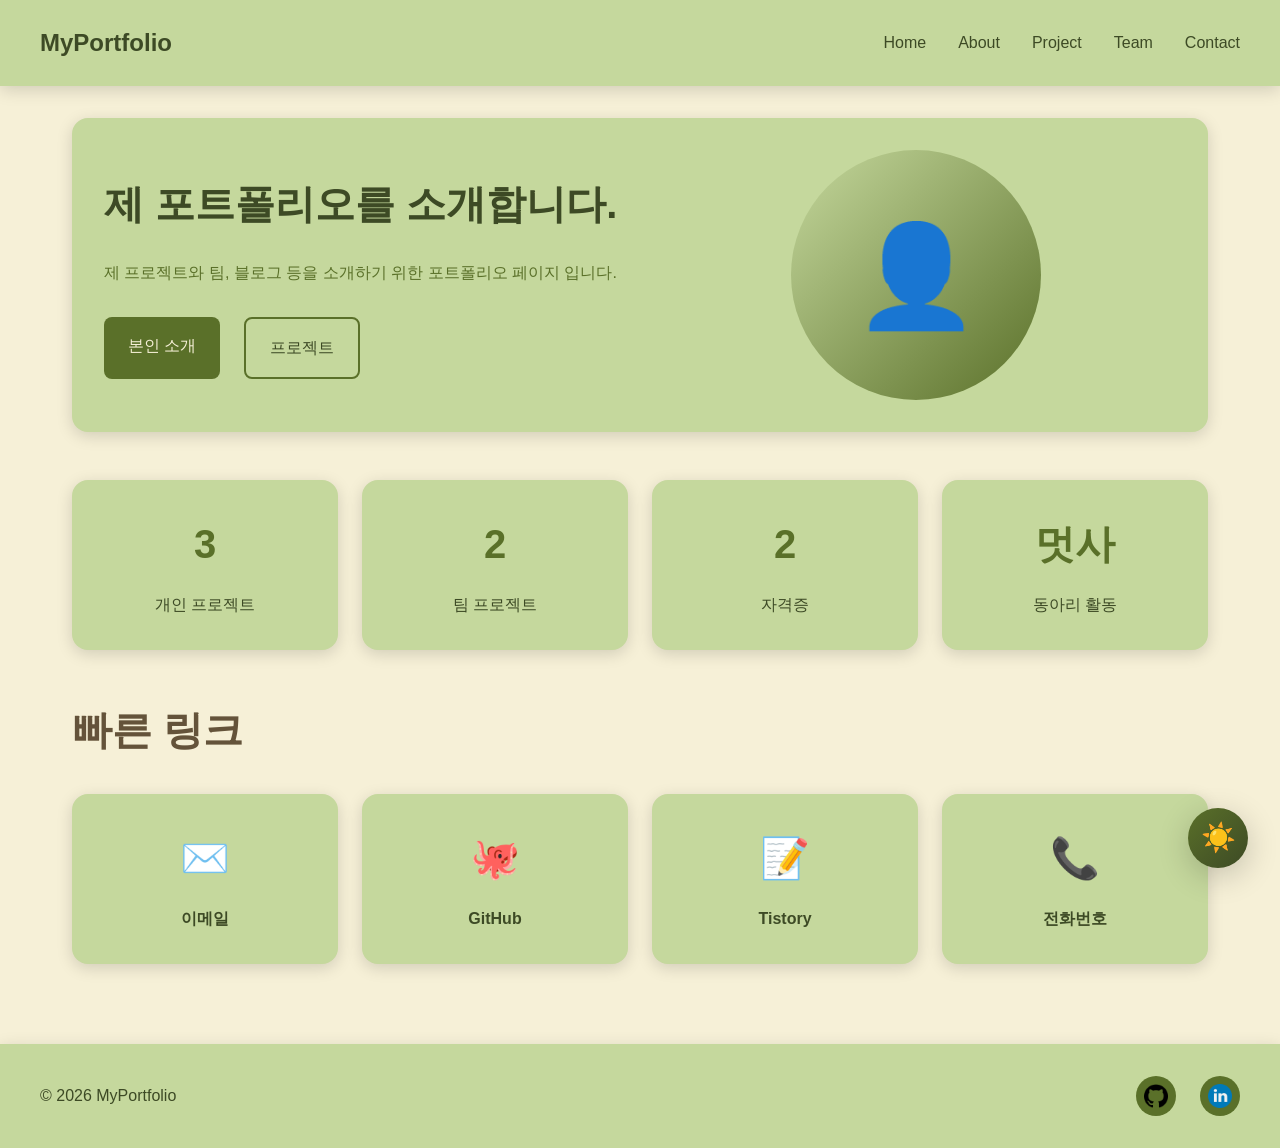
==== ver2/index.html @ 0af6b318 "!! 이전에 작업하던 포트폴리오는 old로 새로운건 ver2에 넣었음. ver2 contact 페이지 이름,메일 등 각 값 뒤에 배경 추가함." ====
<!DOCTYPE html>
<html lang="ko">
<head>
  <meta charset="UTF-8">
  <meta name="viewport" content="width=device-width, initial-scale=1.0">
  <title>My Portfolio - Home</title>
  <link rel="stylesheet" href="style.css">
</head>
<body>
  <!-- Dark Mode Toggle (Checkbox Hack) -->
  <input type="checkbox" id="darkModeToggle">

  <!-- Floating Mode Toggle Button -->
  <label for="darkModeToggle" class="floating-toggle"></label>

  <!-- Navigation Bar -->
  <nav class="navbar">
    <div class="navbar-container">
      <a href="index.html" class="navbar-logo">MyPortfolio</a>
      <ul class="navbar-menu">
        <li><a href="index.html">Home</a></li>
        <li><a href="about.html">About</a></li>
        <li><a href="project.html">Project</a></li>
        <li><a href="team.html">Team</a></li>
        <li><a href="contact.html">Contact</a></li>
      </ul>
    </div>
  </nav>

  <!-- Main Content -->
  <main class="container">
    <!-- Hero Card -->
    <div class="card hero-card">
      <div class="hero-content">
        <h1 class="title">제 포트폴리오를 소개합니다.</h1>
        <p>제 프로젝트와 팀, 블로그 등을 소개하기 위한 포트폴리오 페이지 입니다.</p>
        <div class="hero-buttons">
          <a href="about.html" class="btn btn-primary">본인 소개</a>
          <a href="project.html" class="btn btn-secondary">프로젝트</a>
        </div>
      </div>
      <div class="hero-avatar">👤</div>
    </div>

    <!-- Statistics Section -->
    <div class="stats-grid">
      <div class="stat-card">
        <div class="stat-number">3</div>
        <div class="stat-label">개인 프로젝트</div>
      </div>
      <div class="stat-card">
        <div class="stat-number">2</div>
        <div class="stat-label">팀 프로젝트</div>
      </div>
      <div class="stat-card">
        <div class="stat-number">2</div>
        <div class="stat-label">자격증</div>
      </div>
      <div class="stat-card">
        <div class="stat-number">멋사</div>
        <div class="stat-label">동아리 활동</div>
      </div>
    </div>

    <!-- Quick Links Section -->
    <h2 class="section-title">빠른 링크</h2>
    <div class="quick-links">
      <a href="mailto:your-email@example.com" class="quick-link-card">
        <div class="quick-link-icon">✉️</div>
        <div class="quick-link-label">이메일</div>
      </a>
      <a href="https://github.com" target="_blank" class="quick-link-card">
        <div class="quick-link-icon">🐙</div>
        <div class="quick-link-label">GitHub</div>
      </a>
      <a href="https://tistory.com" target="_blank" class="quick-link-card">
        <div class="quick-link-icon">📝</div>
        <div class="quick-link-label">Tistory</div>
      </a>
      <a href="tel:+82123456789" class="quick-link-card">
        <div class="quick-link-icon">📞</div>
        <div class="quick-link-label">전화번호</div>
      </a>
    </div>
  </main>

  <!-- Footer -->
  <footer>
    <div class="footer-container">
      <div class="footer-left">© 2026 MyPortfolio</div>
      <div class="footer-right">
        <a href="https://github.com/hamzgi" target="_blank" class="icon-button"><img src="img/github.png" alt="GitHub"></a>
        <a href="https://www.linkedin.com/in/%ED%98%95%EC%A7%84-%EB%B0%95-b14102368/" target="_blank" class="icon-button"><img src="img/linkedin.png" alt="LinkedIn"></a>
      </div>
    </div>
  </footer>

  <!-- Dark Mode Persistence Script -->
  <script src="script.js"></script>
</body>
</html>
---- ver2/style.css ----
/* =============================================
   DESIGN TOKENS & CSS VARIABLES
   ============================================= */

:root {
  /* Light Mode Colors */
  --light-bg-primary: #f6f0d7;
  --light-bg-secondary: #c5d89d;
  --light-text-primary: #3d4a25;
  --light-text-secondary: #5a7029;
  
  /* Dark Mode Colors */
  --dark-bg-primary: #222831;
  --dark-bg-secondary: #393e46;
  --dark-text-primary: #E8DCC3;
  --dark-text-secondary: #C4A575;
  
  /* Mode Active */
  --bg-primary: var(--light-bg-primary);
  --bg-secondary: var(--light-bg-secondary);
  --text-primary: var(--light-text-primary);
  --text-secondary: var(--light-text-secondary);
  --hero-title-color: var(--light-text-primary);
  
  /* Spacing */
  --spacing-xs: 0.5rem;
  --spacing-sm: 1rem;
  --spacing-md: 1.5rem;
  --spacing-lg: 2rem;
  --spacing-xl: 3rem;
  
  /* Border Radius */
  --radius-sm: 8px;
  --radius-md: 16px;
  --radius-lg: 24px;
  --radius-full: 50%;
  
  /* Shadow */
  --shadow-sm: 0 2px 8px rgba(0, 0, 0, 0.1);
  --shadow-md: 0 4px 16px rgba(0, 0, 0, 0.15);
  --shadow-lg: 0 8px 32px rgba(0, 0, 0, 0.2);
  
  /* Typography */
  --font-family: 'Segoe UI', Tahoma, Geneva, Verdana, sans-serif;
  --font-size-xs: 0.875rem;
  --font-size-sm: 1rem;
  --font-size-md: 1.25rem;
  --font-size-lg: 1.5rem;
  --font-size-xl: 2rem;
  --font-size-2xl: 2.5rem;
}

/* Dark mode toggle using checkbox hack */
#darkModeToggle:checked ~ * {
  --bg-primary: var(--dark-bg-primary);
  --bg-secondary: var(--dark-bg-secondary);
  --text-primary: var(--dark-text-primary);
  --text-secondary: var(--dark-text-secondary);
  --hero-title-color: #64533a;
}

/* =============================================
   RESET & BASE STYLES
   ============================================= */

* {
  margin: 0;
  padding: 0;
  box-sizing: border-box;
}

html {
  scroll-behavior: smooth;
}

body {
  font-family: var(--font-family);
  background-color: var(--bg-primary);
  color: var(--text-primary);
  transition: background-color 0.3s ease, color 0.3s ease;
  line-height: 1.6;
}

/* =============================================
   DARK MODE TOGGLE CHECKBOX (HIDDEN)
   ============================================= */

#darkModeToggle {
  display: none;
}

/* =============================================
   NAVBAR
   ============================================= */

.navbar {
  background-color: var(--bg-secondary);
  padding: var(--spacing-md) var(--spacing-lg);
  box-shadow: var(--shadow-md);
  position: sticky;
  top: 0;
  z-index: 100;
  transition: background-color 0.3s ease;
}

.navbar-container {
  max-width: 1200px;
  margin: 0 auto;
  display: flex;
  justify-content: space-between;
  align-items: center;
}

.navbar-logo {
  font-size: var(--font-size-lg);
  font-weight: bold;
  color: var(--text-primary);
  text-decoration: none;
}

.navbar-menu {
  display: flex;
  list-style: none;
  gap: var(--spacing-lg);
  align-items: center;
}

.navbar-menu a {
  color: var(--text-primary);
  text-decoration: none;
  font-size: var(--font-size-sm);
  transition: color 0.3s ease;
}

.navbar-menu a:hover {
  color: var(--text-secondary);
}

/* =============================================
   FLOATING MODE TOGGLE BUTTON
   ============================================= */

.floating-toggle {
  position: fixed;
  bottom: 2rem;
  right: 2rem;
  width: 60px;
  height: 60px;
  background: linear-gradient(135deg, var(--text-secondary), var(--text-primary));
  border: none;
  border-radius: var(--radius-full);
  cursor: pointer;
  display: flex;
  align-items: center;
  justify-content: center;
  font-size: 28px;
  box-shadow: var(--shadow-lg);
  transition: all 0.3s ease;
  z-index: 999;
  font-size: 0;
}

.floating-toggle::after {
  content: '☀️';
  font-size: 28px;
  transition: all 0.3s ease;
}

#darkModeToggle:checked ~ .floating-toggle::after {
  content: '🌙';
}

.floating-toggle:hover {
  transform: scale(1.1);
  box-shadow: 0 8px 32px rgba(0, 0, 0, 0.3);
}

.floating-toggle:active {
  transform: scale(0.95);
}

/* =============================================
   MAIN CONTAINER
   ============================================= */

.container {
  max-width: 1200px;
  margin: 0 auto;
  padding: var(--spacing-lg);
}

/* =============================================
   CARD STYLES
   ============================================= */

.card {
  background-color: var(--bg-secondary);
  border-radius: var(--radius-md);
  padding: var(--spacing-lg);
  box-shadow: var(--shadow-md);
  transition: transform 0.3s ease, box-shadow 0.3s ease;
}

.card:hover {
  transform: translateY(-4px);
  box-shadow: var(--shadow-lg);
}

/* =============================================
   BUTTON STYLES
   ============================================= */

.btn {
  padding: var(--spacing-sm) var(--spacing-md);
  border: none;
  border-radius: var(--radius-sm);
  font-size: var(--font-size-sm);
  cursor: pointer;
  transition: all 0.3s ease;
  text-decoration: none;
  display: inline-block;
  font-family: var(--font-family);
}

.btn-primary {
  background-color: var(--text-secondary);
  color: var(--bg-primary);
}

.btn-primary:hover {
  opacity: 0.9;
  transform: translateY(-2px);
  box-shadow: var(--shadow-md);
}

.btn-secondary {
  background-color: transparent;
  color: var(--text-primary);
  border: 2px solid var(--text-secondary);
}

.btn-secondary:hover {
  background-color: var(--text-secondary);
  color: var(--bg-primary);
}

/* =============================================
   BADGE STYLES
   ============================================= */

.badge {
  display: inline-block;
  background-color: var(--text-secondary);
  color: var(--bg-primary);
  padding: var(--spacing-xs) var(--spacing-sm);
  border-radius: var(--radius-sm);
  font-size: var(--font-size-xs);
  margin-right: var(--spacing-sm);
  margin-bottom: var(--spacing-sm);
}

/* =============================================
   TAG STYLES
   ============================================= */

.tag {
  display: inline-block;
  background-color: var(--bg-primary);
  color: var(--text-primary);
  padding: var(--spacing-xs) var(--spacing-sm);
  border-radius: var(--radius-sm);
  font-size: var(--font-size-xs);
  margin-right: var(--spacing-xs);
  margin-bottom: var(--spacing-xs);
  border: 1px solid var(--text-secondary);
}

/* =============================================
   SECTION STYLES
   ============================================= */

.section-title {
  font-size: var(--font-size-2xl);
  font-weight: bold;
  margin-bottom: var(--spacing-lg);
  color:#64533a;
}

.section-subtitle {
  font-size: var(--font-size-md);
  color: var(--text-secondary);
  margin-bottom: var(--spacing-md);
}

/* =============================================
   FOOTER
   ============================================= */

footer {
  background-color: var(--bg-secondary);
  padding: var(--spacing-lg);
  margin-top: var(--spacing-xl);
  box-shadow: var(--shadow-md);
  transition: background-color 0.3s ease;
}

.footer-container {
  max-width: 1200px;
  margin: 0 auto;
  display: flex;
  justify-content: space-between;
  align-items: center;
}

.footer-left {
  color: var(--text-primary);
  font-size: var(--font-size-sm);
}

.footer-right {
  display: flex;
  gap: var(--spacing-md);
}

.icon-button {
  width: 40px;
  height: 40px;
  border-radius: var(--radius-full);
  background-color: var(--text-secondary);
  color: var(--bg-primary);
  border: none;
  cursor: pointer;
  display: flex;
  align-items: center;
  justify-content: center;
  font-size: 20px;
  transition: all 0.3s ease;
  text-decoration: none;
  border-radius: 50%;
  overflow: hidden;
}

.icon-button:hover {
  transform: scale(1.1);
  box-shadow: var(--shadow-md);
}

.icon-button img {
  width: 60%;
  height: 60%;
  object-fit: contain;
}

/* =============================================
   HOME PAGE STYLES
   ============================================= */

.hero-card {
  display: grid;
  grid-template-columns: 1fr 1fr;
  align-items: center;
  gap: var(--spacing-lg);
  margin-bottom: var(--spacing-xl);
}

.hero-content h1 {
  font-size: var(--font-size-2xl);
  margin-bottom: var(--spacing-md);
  color: var(--hero-title-color);
}

.hero-content p {
  font-size: var(--font-size-sm);
  margin-bottom: var(--spacing-lg);
  color: var(--text-secondary);
}

.hero-buttons {
  display: flex;
  gap: var(--spacing-md);
}

.hero-avatar {
  width: 250px;
  height: 250px;
  border-radius: var(--radius-full);
  background: linear-gradient(135deg, var(--bg-secondary), var(--text-secondary));
  display: flex;
  align-items: center;
  justify-content: center;
  font-size: 100px;
  margin: 0 auto;
}

.stats-grid {
  display: grid;
  grid-template-columns: repeat(auto-fit, minmax(200px, 1fr));
  gap: var(--spacing-md);
  margin-bottom: var(--spacing-xl);
}

.stat-card {
  background-color: var(--bg-secondary);
  padding: var(--spacing-lg);
  border-radius: var(--radius-md);
  text-align: center;
  box-shadow: var(--shadow-md);
  transition: transform 0.3s ease;
}

.stat-card:hover {
  transform: translateY(-4px);
}

.stat-number {
  font-size: var(--font-size-2xl);
  font-weight: bold;
  color: var(--text-secondary);
  margin-bottom: var(--spacing-sm);
}

.stat-label {
  color: var(--text-primary);
  font-size: var(--font-size-sm);
}

.quick-links {
  display: grid;
  grid-template-columns: repeat(auto-fit, minmax(150px, 1fr));
  gap: var(--spacing-md);
}

.quick-link-card {
  background-color: var(--bg-secondary);
  padding: var(--spacing-lg);
  border-radius: var(--radius-md);
  text-align: center;
  box-shadow: var(--shadow-md);
  transition: all 0.3s ease;
  text-decoration: none;
  color: var(--text-primary);
}

.quick-link-card:hover {
  transform: translateY(-4px);
  box-shadow: var(--shadow-lg);
}

.quick-link-icon {
  font-size: 40px;
  margin-bottom: var(--spacing-sm);
}

.quick-link-label {
  font-size: var(--font-size-sm);
  font-weight: 600;
}

/* =============================================
   PROJECT PAGE STYLES
   ============================================= */

.project-grid {
  display: grid;
  grid-template-columns: repeat(auto-fill, minmax(300px, 1fr));
  gap: var(--spacing-lg);
}

.project-card {
  background-color: var(--bg-secondary);
  border-radius: var(--radius-md);
  overflow: hidden;
  box-shadow: var(--shadow-md);
  transition: all 0.3s ease;
  display: flex;
  flex-direction: column;
}

.project-card:hover {
  transform: translateY(-8px);
  box-shadow: var(--shadow-lg);
}

.project-image {
  width: 100%;
  height: 200px;
  background: linear-gradient(135deg, var(--bg-secondary), var(--text-secondary));
  display: flex;
  align-items: center;
  justify-content: center;
  font-size: 60px;
}

.project-content {
  padding: var(--spacing-lg);
  flex-grow: 1;
  display: flex;
  flex-direction: column;
}

.project-badges {
  margin-bottom: var(--spacing-md);
}

.project-title {
  font-size: var(--font-size-md);
  font-weight: bold;
  margin-bottom: var(--spacing-sm);
  color: var(--text-primary);
}

.project-description {
  font-size: var(--font-size-sm);
  color: var(--text-secondary);
  margin-bottom: var(--spacing-md);
  flex-grow: 1;
}

.project-tags {
  margin-bottom: var(--spacing-md);
}

.project-buttons {
  display: flex;
  gap: var(--spacing-sm);
}

.project-buttons .btn {
  flex: 1;
  text-align: center;
}

/* =============================================
   TEAM PAGE STYLES
   ============================================= */

.team-project-card {
  background-color: var(--bg-secondary);
  padding: var(--spacing-lg);
  border-radius: var(--radius-md);
  margin-bottom: var(--spacing-xl);
  box-shadow: var(--shadow-md);
}

.team-project-title {
  font-size: var(--font-size-lg);
  font-weight: bold;
  margin-bottom: var(--spacing-md);
  color: var(--text-primary);
}

.team-project-description {
  color: var(--text-secondary);
  margin-bottom: var(--spacing-md);
}

.team-project-buttons {
  display: flex;
  gap: var(--spacing-md);
}

.team-members-grid {
  display: grid;
  grid-template-columns: repeat(auto-fit, minmax(200px, 1fr));
  gap: var(--spacing-lg);
  margin-bottom: var(--spacing-xl);
}

.team-member-card {
  background-color: var(--bg-secondary);
  padding: var(--spacing-lg);
  border-radius: var(--radius-md);
  text-align: center;
  box-shadow: var(--shadow-md);
  transition: all 0.3s ease;
}

.team-member-card:hover {
  transform: translateY(-4px);
  box-shadow: var(--shadow-lg);
}

.team-member-avatar {
  width: 100px;
  height: 100px;
  border-radius: var(--radius-full);
  background: linear-gradient(135deg, var(--bg-secondary), var(--text-secondary));
  display: flex;
  align-items: center;
  justify-content: center;
  font-size: 40px;
  margin: 0 auto var(--spacing-md);
}

.team-member-name {
  font-size: var(--font-size-md);
  font-weight: bold;
  margin-bottom: var(--spacing-sm);
  color: var(--text-primary);
}

.team-member-role {
  font-size: var(--font-size-sm);
  color: var(--text-secondary);
  margin-bottom: var(--spacing-md);
}

.team-member-tasks {
  font-size: var(--font-size-xs);
  color: var(--text-secondary);
}

.team-info-grid {
  display: grid;
  grid-template-columns: repeat(auto-fit, minmax(250px, 1fr));
  gap: var(--spacing-lg);
}

.team-info-card {
  background-color: var(--bg-secondary);
  padding: var(--spacing-lg);
  border-radius: var(--radius-md);
  box-shadow: var(--shadow-md);
}

.team-info-title {
  font-size: var(--font-size-md);
  font-weight: bold;
  margin-bottom: var(--spacing-md);
  color: var(--text-primary);
}

.team-info-content {
  color: var(--text-secondary);
  font-size: var(--font-size-sm);
}

/* =============================================
   CONTACT PAGE STYLES
   ============================================= */

.contact-container {
  display: grid;
  grid-template-columns: 1fr 1fr;
  gap: var(--spacing-lg);
}

.contact-info,
.contact-form {
  background-color: var(--bg-secondary);
  padding: var(--spacing-lg);
  border-radius: var(--radius-md);
  box-shadow: var(--shadow-md);
}

.contact-field {
  margin-bottom: var(--spacing-md);
}

.contact-field label {
  display: block;
  margin-bottom: var(--spacing-sm);
  color: var(--text-primary);
  font-weight: 600;
  font-size: var(--font-size-sm);
}

.contact-field input,
.contact-field textarea {
  width: 100%;
  padding: var(--spacing-sm);
  border: 1px solid var(--text-secondary);
  border-radius: var(--radius-sm);
  background-color: var(--bg-primary);
  color: var(--text-primary);
  font-family: var(--font-family);
  font-size: var(--font-size-sm);
  transition: border-color 0.3s ease;
}

.contact-field input:focus,
.contact-field textarea:focus {
  outline: none;
  border-color: var(--text-secondary);
  box-shadow: 0 0 0 3px rgba(148, 137, 121, 0.1);
}

.contact-field textarea {
  resize: vertical;
  min-height: 120px;
}

.contact-info-item {
  margin-bottom: var(--spacing-lg);
}

.contact-info-label {
  font-size: var(--font-size-xs);
  color: var(--text-secondary);
  text-transform: uppercase;
  font-weight: 600;
  margin-bottom: var(--spacing-sm);
}

.contact-info-value {
  font-size: var(--font-size-sm);
  color: var(--text-primary);
  text-decoration: none;
  background-color: rgba(0, 0, 0, 0.1);
  padding: var(--spacing-xs) var(--spacing-sm);
  border-radius: var(--radius-md);
  display: inline-block;
  margin-top: 4px;
}

.contact-info-value:hover {
  color: var(--text-secondary);
  background-color: rgba(0, 0, 0, 0.15);
}

.contact-socials {
  display: flex;
  gap: var(--spacing-md);
  margin-top: var(--spacing-lg);
}

/* =============================================
   RESPONSIVE DESIGN
   ============================================= */

@media (max-width: 768px) {
  .navbar-menu {
    gap: var(--spacing-md);
  }

  .hero-card {
    grid-template-columns: 1fr;
  }

  .hero-avatar {
    width: 150px;
    height: 150px;
    font-size: 60px;
  }

  .hero-buttons {
    flex-direction: column;
  }

  .stats-grid {
    grid-template-columns: repeat(2, 1fr);
  }

  .contact-container {
    grid-template-columns: 1fr;
  }

  .team-members-grid {
    grid-template-columns: repeat(2, 1fr);
  }

  .project-grid {
    grid-template-columns: repeat(auto-fill, minmax(250px, 1fr));
  }

  .footer-container {
    flex-direction: column;
    gap: var(--spacing-md);
  }
}

@media (max-width: 480px) {
  .container {
    padding: var(--spacing-md);
  }

  .navbar-container {
    flex-direction: column;
    gap: var(--spacing-md);
  }

  .navbar-menu {
    flex-wrap: wrap;
    justify-content: center;
    gap: var(--spacing-sm);
  }

  .section-title {
    font-size: var(--font-size-xl);
  }

  .stats-grid {
    grid-template-columns: 1fr;
  }

  .quick-links {
    grid-template-columns: repeat(2, 1fr);
  }

  .project-grid {
    grid-template-columns: 1fr;
  }

  .team-members-grid {
    grid-template-columns: 1fr;
  }

  .team-info-grid {
    grid-template-columns: 1fr;
  }

  .hero-buttons {
    flex-direction: column;
  }

  .project-buttons {
    flex-direction: column;
  }

  .team-project-buttons {
    flex-direction: column;
  }
}
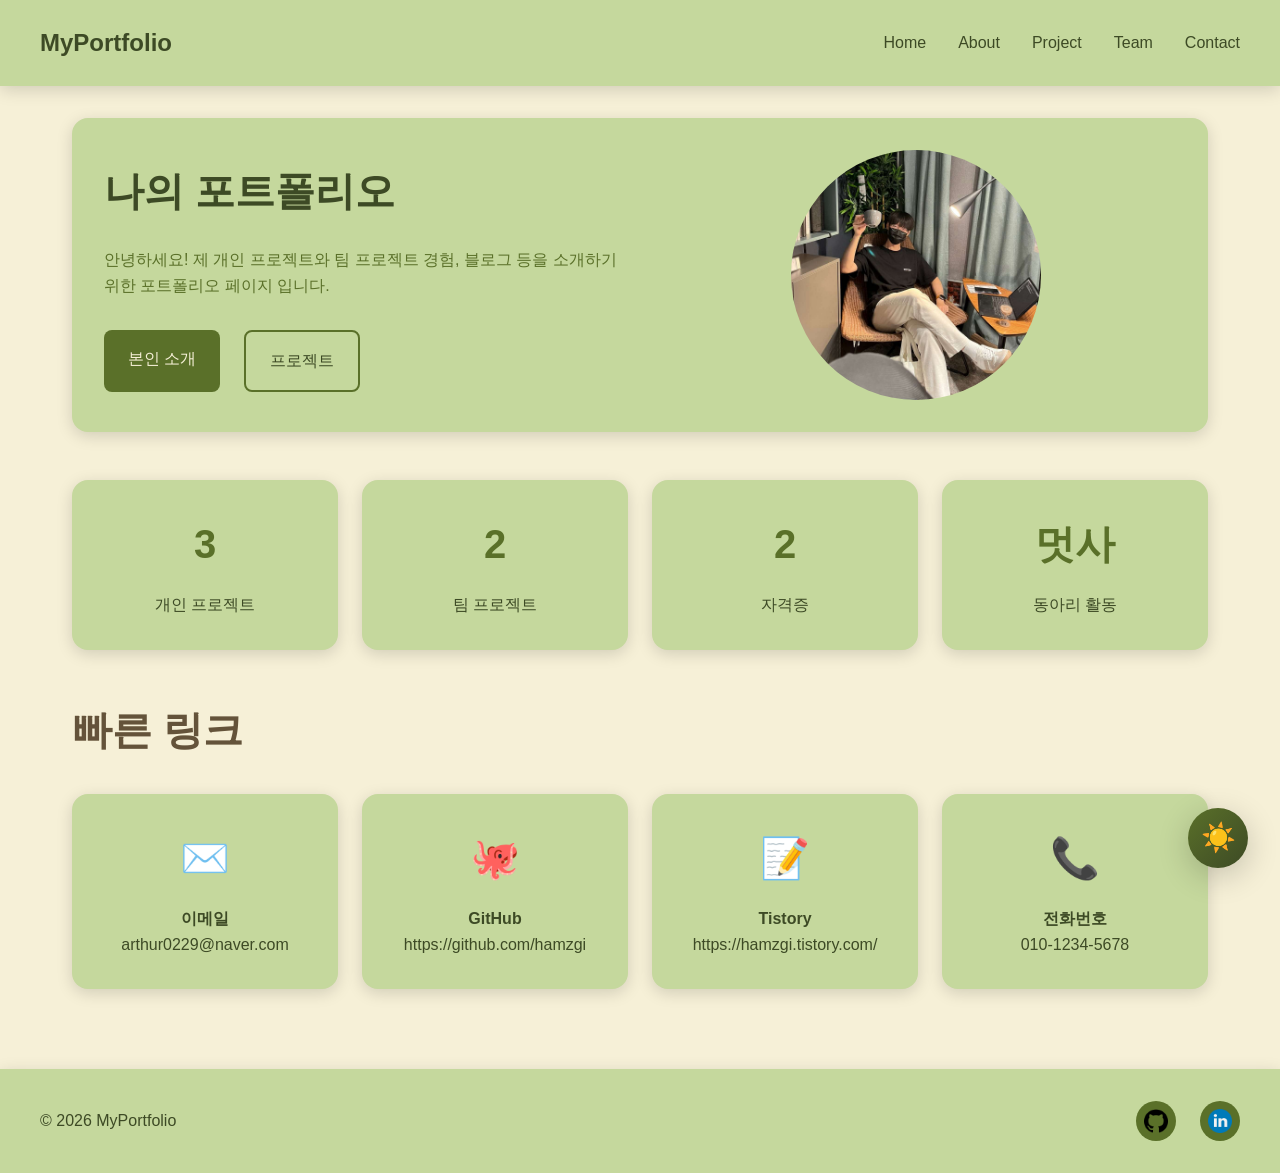
==== commit e3c076f0: "chore: about 페이지 프로필 아바타 내 사진으로 변경" ====
--- a/ver2/index.html
+++ b/ver2/index.html
@@ -1,11 +1,13 @@
 <!DOCTYPE html>
 <html lang="ko">
+
 <head>
   <meta charset="UTF-8">
   <meta name="viewport" content="width=device-width, initial-scale=1.0">
   <title>My Portfolio - Home</title>
   <link rel="stylesheet" href="style.css">
 </head>
+
 <body>
   <!-- Dark Mode Toggle (Checkbox Hack) -->
   <input type="checkbox" id="darkModeToggle">
@@ -32,14 +34,16 @@
     <!-- Hero Card -->
     <div class="card hero-card">
       <div class="hero-content">
-        <h1 class="title">제 포트폴리오를 소개합니다.</h1>
-        <p>제 프로젝트와 팀, 블로그 등을 소개하기 위한 포트폴리오 페이지 입니다.</p>
+        <h1 class="title">나의 포트폴리오</h1>
+        <p>안녕하세요! 제 개인 프로젝트와 팀 프로젝트 경험, 블로그 등을 소개하기 위한 포트폴리오 페이지 입니다.</p>
         <div class="hero-buttons">
           <a href="about.html" class="btn btn-primary">본인 소개</a>
           <a href="project.html" class="btn btn-secondary">프로젝트</a>
         </div>
       </div>
-      <div class="hero-avatar">👤</div>
+      <div class="hero-avatar">
+        <img src="img/itsme.jpg" alt="프로필 사진">
+      </div>
     </div>
 
     <!-- Statistics Section -->
@@ -68,18 +72,22 @@
       <a href="mailto:your-email@example.com" class="quick-link-card">
         <div class="quick-link-icon">✉️</div>
         <div class="quick-link-label">이메일</div>
+        <p>arthur0229@naver.com</p>
       </a>
       <a href="https://github.com" target="_blank" class="quick-link-card">
         <div class="quick-link-icon">🐙</div>
         <div class="quick-link-label">GitHub</div>
+        <p>https://github.com/hamzgi</p>
       </a>
       <a href="https://tistory.com" target="_blank" class="quick-link-card">
         <div class="quick-link-icon">📝</div>
         <div class="quick-link-label">Tistory</div>
+        <p>https://hamzgi.tistory.com/</p>
       </a>
       <a href="tel:+82123456789" class="quick-link-card">
         <div class="quick-link-icon">📞</div>
         <div class="quick-link-label">전화번호</div>
+        <p>010-1234-5678</p>
       </a>
     </div>
   </main>
@@ -89,8 +97,10 @@
     <div class="footer-container">
       <div class="footer-left">© 2026 MyPortfolio</div>
       <div class="footer-right">
-        <a href="https://github.com/hamzgi" target="_blank" class="icon-button"><img src="img/github.png" alt="GitHub"></a>
-        <a href="https://www.linkedin.com/in/%ED%98%95%EC%A7%84-%EB%B0%95-b14102368/" target="_blank" class="icon-button"><img src="img/linkedin.png" alt="LinkedIn"></a>
+        <a href="https://github.com/hamzgi" target="_blank" class="icon-button"><img src="img/github.png"
+            alt="GitHub"></a>
+        <a href="https://www.linkedin.com/in/%ED%98%95%EC%A7%84-%EB%B0%95-b14102368/" target="_blank"
+          class="icon-button"><img src="img/linkedin.png" alt="LinkedIn"></a>
       </div>
     </div>
   </footer>
@@ -98,4 +108,5 @@
   <!-- Dark Mode Persistence Script -->
   <script src="script.js"></script>
 </body>
-</html>
+
+</html>
--- a/ver2/style.css
+++ b/ver2/style.css
@@ -8,38 +8,38 @@
   --light-bg-secondary: #c5d89d;
   --light-text-primary: #3d4a25;
   --light-text-secondary: #5a7029;
-  
+
   /* Dark Mode Colors */
   --dark-bg-primary: #222831;
   --dark-bg-secondary: #393e46;
   --dark-text-primary: #E8DCC3;
   --dark-text-secondary: #C4A575;
-  
+
   /* Mode Active */
   --bg-primary: var(--light-bg-primary);
   --bg-secondary: var(--light-bg-secondary);
   --text-primary: var(--light-text-primary);
   --text-secondary: var(--light-text-secondary);
   --hero-title-color: var(--light-text-primary);
-  
+
   /* Spacing */
   --spacing-xs: 0.5rem;
   --spacing-sm: 1rem;
   --spacing-md: 1.5rem;
   --spacing-lg: 2rem;
   --spacing-xl: 3rem;
-  
+
   /* Border Radius */
   --radius-sm: 8px;
   --radius-md: 16px;
   --radius-lg: 24px;
   --radius-full: 50%;
-  
+
   /* Shadow */
   --shadow-sm: 0 2px 8px rgba(0, 0, 0, 0.1);
   --shadow-md: 0 4px 16px rgba(0, 0, 0, 0.15);
   --shadow-lg: 0 8px 32px rgba(0, 0, 0, 0.2);
-  
+
   /* Typography */
   --font-family: 'Segoe UI', Tahoma, Geneva, Verdana, sans-serif;
   --font-size-xs: 0.875rem;
@@ -51,7 +51,7 @@
 }
 
 /* Dark mode toggle using checkbox hack */
-#darkModeToggle:checked ~ * {
+#darkModeToggle:checked~* {
   --bg-primary: var(--dark-bg-primary);
   --bg-secondary: var(--dark-bg-secondary);
   --text-primary: var(--dark-text-primary);
@@ -166,7 +166,7 @@
   transition: all 0.3s ease;
 }
 
-#darkModeToggle:checked ~ .floating-toggle::after {
+#darkModeToggle:checked~.floating-toggle::after {
   content: '🌙';
 }
 
@@ -283,7 +283,7 @@
   font-size: var(--font-size-2xl);
   font-weight: bold;
   margin-bottom: var(--spacing-lg);
-  color:#64533a;
+  color: #64533a;
 }
 
 .section-subtitle {
@@ -390,6 +390,13 @@
   justify-content: center;
   font-size: 100px;
   margin: 0 auto;
+  overflow: hidden;
+}
+
+.hero-avatar img {
+  width: 100%;
+  height: 100%;
+  object-fit: cover;
 }
 
 .stats-grid {
@@ -820,4 +827,4 @@
   .team-project-buttons {
     flex-direction: column;
   }
-}
+}
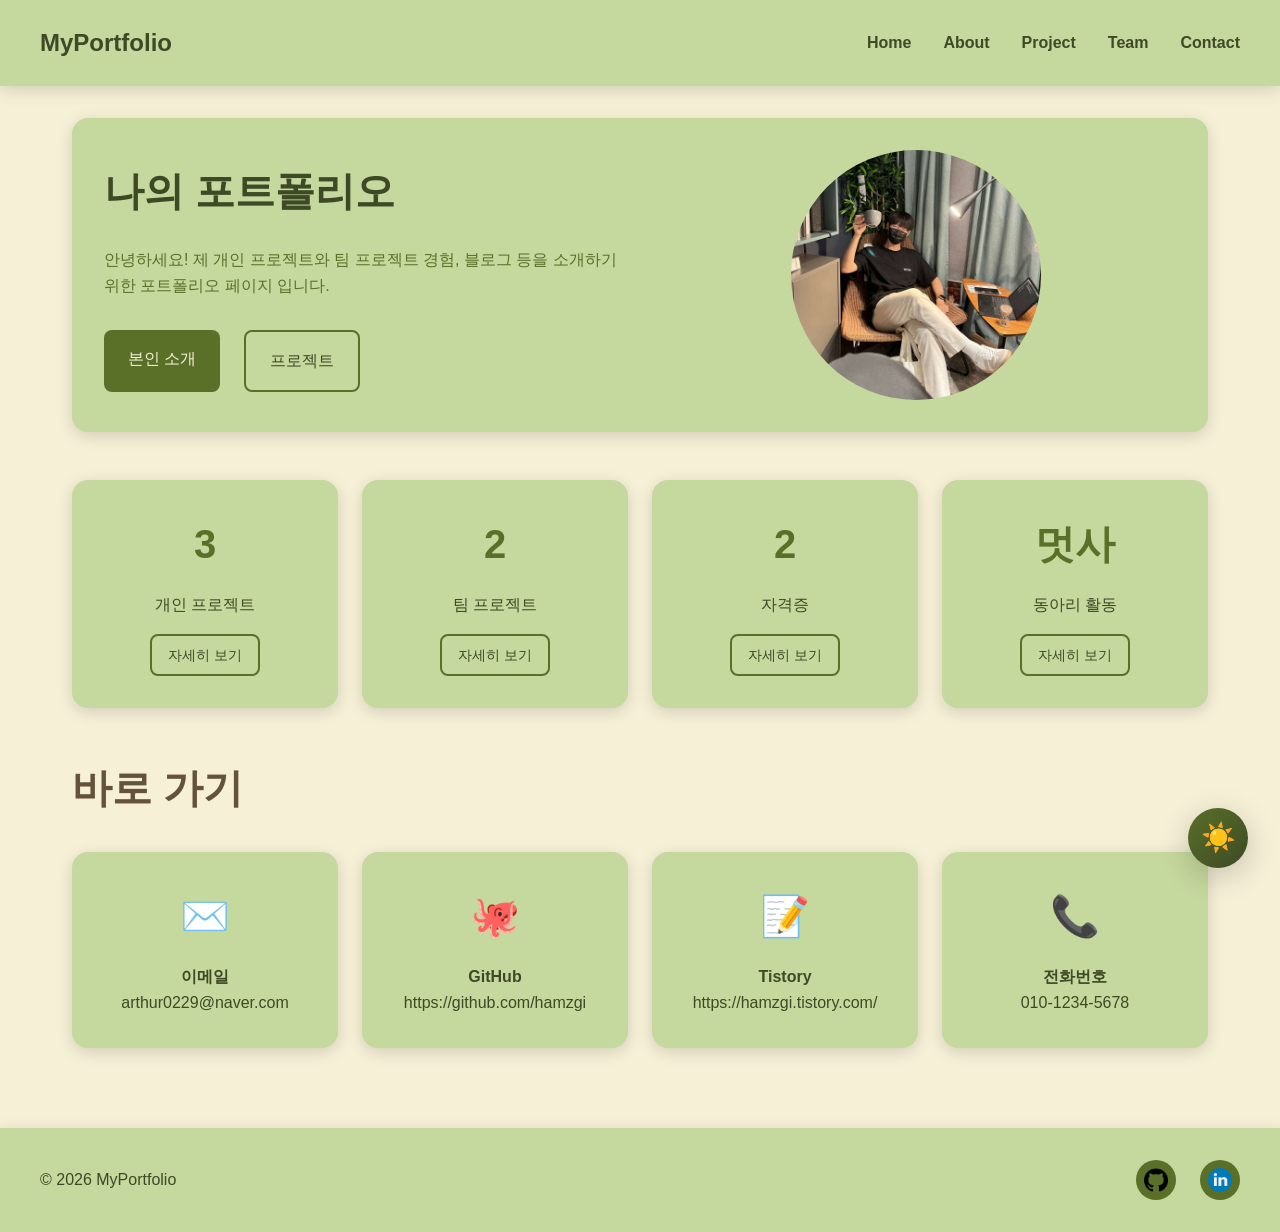
==== commit b0e76736: "feat&chore: about 기술 스택 조금 수정 & 프로젝트 디테일 페이지 추가" ====
--- a/ver2/index.html
+++ b/ver2/index.html
@@ -50,24 +50,32 @@
     <div class="stats-grid">
       <div class="stat-card">
         <div class="stat-number">3</div>
-        <div class="stat-label">개인 프로젝트</div>
+        <div class="stat-label" style="margin-bottom: var(--spacing-sm);">개인 프로젝트</div>
+        <a href="project.html" class="btn btn-secondary"
+          style="font-size: var(--font-size-xs); padding: var(--spacing-xs) var(--spacing-sm);">자세히 보기</a>
       </div>
       <div class="stat-card">
         <div class="stat-number">2</div>
-        <div class="stat-label">팀 프로젝트</div>
+        <div class="stat-label" style="margin-bottom: var(--spacing-sm);">팀 프로젝트</div>
+        <a href="team.html" class="btn btn-secondary"
+          style="font-size: var(--font-size-xs); padding: var(--spacing-xs) var(--spacing-sm);">자세히 보기</a>
       </div>
       <div class="stat-card">
         <div class="stat-number">2</div>
-        <div class="stat-label">자격증</div>
+        <div class="stat-label" style="margin-bottom: var(--spacing-sm);">자격증</div>
+        <a href="about.html#certificates" class="btn btn-secondary"
+          style="font-size: var(--font-size-xs); padding: var(--spacing-xs) var(--spacing-sm);">자세히 보기</a>
       </div>
       <div class="stat-card">
         <div class="stat-number">멋사</div>
-        <div class="stat-label">동아리 활동</div>
+        <div class="stat-label" style="margin-bottom: var(--spacing-sm);">동아리 활동</div>
+        <a href="about.html#clubs" class="btn btn-secondary"
+          style="font-size: var(--font-size-xs); padding: var(--spacing-xs) var(--spacing-sm);">자세히 보기</a>
       </div>
     </div>
 
     <!-- Quick Links Section -->
-    <h2 class="section-title">빠른 링크</h2>
+    <h2 class="section-title">바로 가기</h2>
     <div class="quick-links">
       <a href="mailto:your-email@example.com" class="quick-link-card">
         <div class="quick-link-icon">✉️</div>
--- a/ver2/style.css
+++ b/ver2/style.css
@@ -116,6 +116,13 @@
   font-weight: bold;
   color: var(--text-primary);
   text-decoration: none;
+  transition: transform 0.3s ease, color 0.3s ease;
+  display: inline-block;
+}
+
+.navbar-logo:hover {
+  transform: scale(1.05);
+  color: var(--text-secondary);
 }
 
 .navbar-menu {
@@ -129,11 +136,33 @@
   color: var(--text-primary);
   text-decoration: none;
   font-size: var(--font-size-sm);
-  transition: color 0.3s ease;
+  font-weight: 600;
+  position: relative;
+  display: inline-block;
+  padding: 4px 0;
+  transition: color 0.3s ease, transform 0.3s ease;
+}
+
+.navbar-menu a::after {
+  content: '';
+  position: absolute;
+  width: 0%;
+  height: 2px;
+  bottom: 0;
+  left: 50%;
+  background-color: var(--text-secondary);
+  transition: all 0.3s ease;
+  transform: translateX(-50%);
+  border-radius: 2px;
 }
 
 .navbar-menu a:hover {
   color: var(--text-secondary);
+  transform: translateY(-2px);
+}
+
+.navbar-menu a:hover::after {
+  width: 100%;
 }
 
 /* =============================================
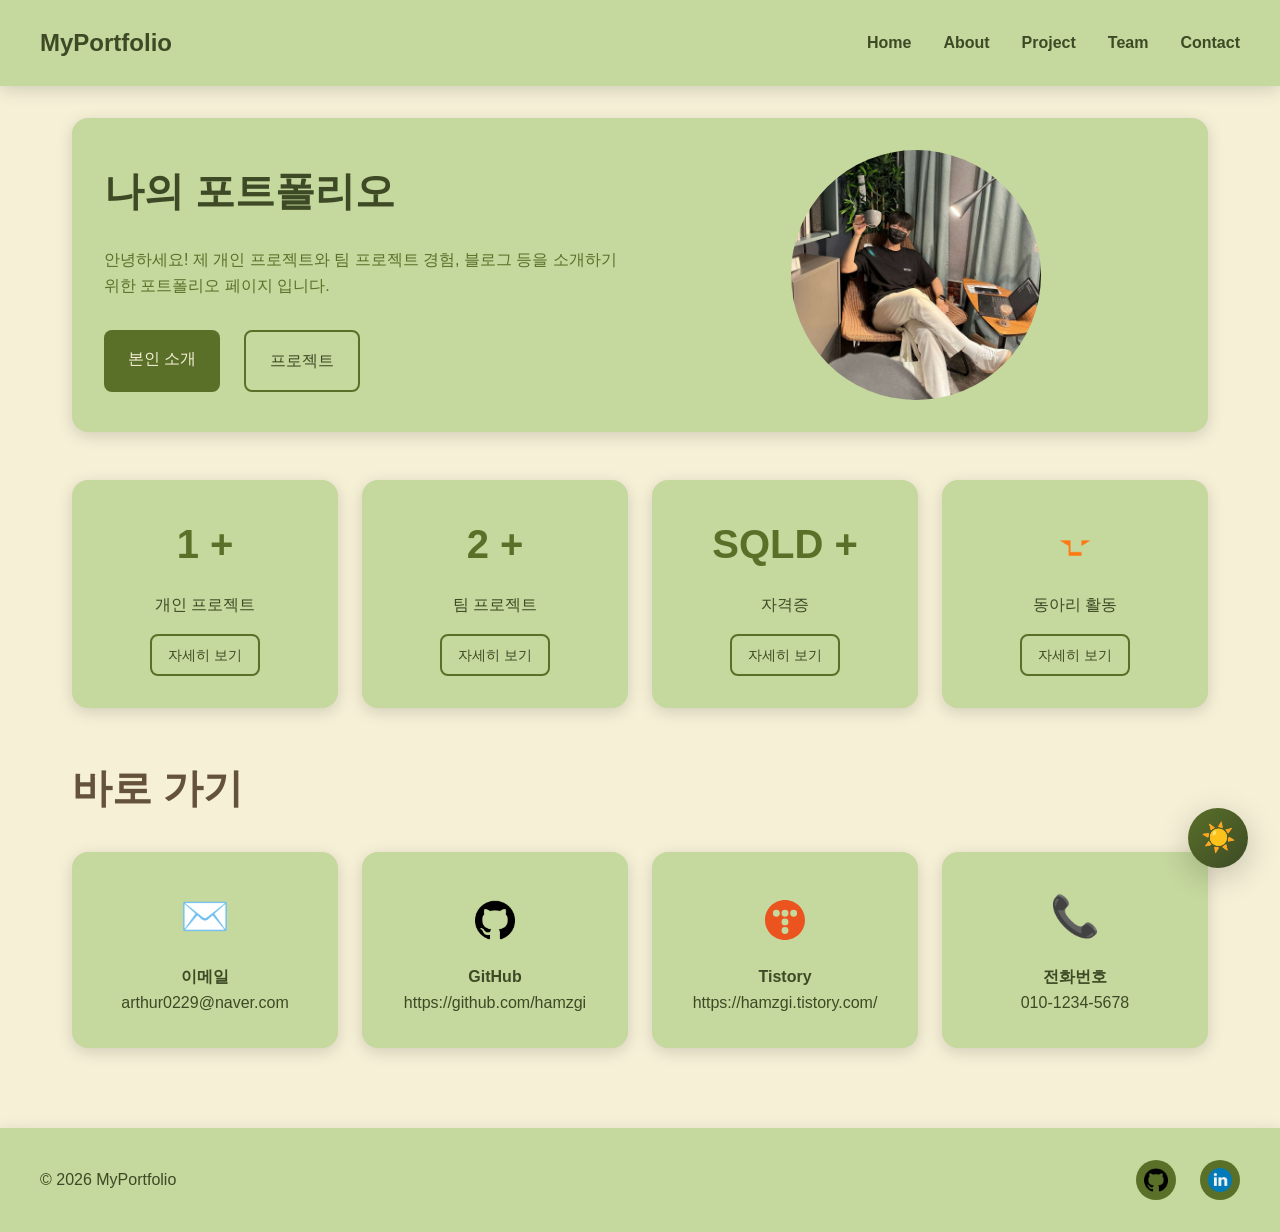
==== commit b874cd3f: "home에 아이콘들 추가." ====
--- a/ver2/index.html
+++ b/ver2/index.html
@@ -49,25 +49,27 @@
     <!-- Statistics Section -->
     <div class="stats-grid">
       <div class="stat-card">
-        <div class="stat-number">3</div>
+        <div class="stat-number">1 +</div>
         <div class="stat-label" style="margin-bottom: var(--spacing-sm);">개인 프로젝트</div>
         <a href="project.html" class="btn btn-secondary"
           style="font-size: var(--font-size-xs); padding: var(--spacing-xs) var(--spacing-sm);">자세히 보기</a>
       </div>
       <div class="stat-card">
-        <div class="stat-number">2</div>
+        <div class="stat-number">2 +</div>
         <div class="stat-label" style="margin-bottom: var(--spacing-sm);">팀 프로젝트</div>
         <a href="team.html" class="btn btn-secondary"
           style="font-size: var(--font-size-xs); padding: var(--spacing-xs) var(--spacing-sm);">자세히 보기</a>
       </div>
       <div class="stat-card">
-        <div class="stat-number">2</div>
+        <div class="stat-number">SQLD +</div>
         <div class="stat-label" style="margin-bottom: var(--spacing-sm);">자격증</div>
         <a href="about.html#certificates" class="btn btn-secondary"
           style="font-size: var(--font-size-xs); padding: var(--spacing-xs) var(--spacing-sm);">자세히 보기</a>
       </div>
       <div class="stat-card">
-        <div class="stat-number">멋사</div>
+        <div class="stat-number">
+          <img src="img/likelion.png" alt="멋쟁이사자처럼" style="height: 36px; object-fit: contain; vertical-align: middle;">
+        </div>
         <div class="stat-label" style="margin-bottom: var(--spacing-sm);">동아리 활동</div>
         <a href="about.html#clubs" class="btn btn-secondary"
           style="font-size: var(--font-size-xs); padding: var(--spacing-xs) var(--spacing-sm);">자세히 보기</a>
@@ -83,12 +85,18 @@
         <p>arthur0229@naver.com</p>
       </a>
       <a href="https://github.com" target="_blank" class="quick-link-card">
-        <div class="quick-link-icon">🐙</div>
+        <div class="quick-link-icon">
+          <img src="img/github.png" alt="GitHub"
+            style="width: 40px; height: 40px; object-fit: contain; vertical-align: middle;">
+        </div>
         <div class="quick-link-label">GitHub</div>
         <p>https://github.com/hamzgi</p>
       </a>
       <a href="https://tistory.com" target="_blank" class="quick-link-card">
-        <div class="quick-link-icon">📝</div>
+        <div class="quick-link-icon">
+          <img src="img/tistory.svg" alt="Tistory"
+            style="width: 40px; height: 40px; object-fit: contain; vertical-align: middle;">
+        </div>
         <div class="quick-link-label">Tistory</div>
         <p>https://hamzgi.tistory.com/</p>
       </a>
